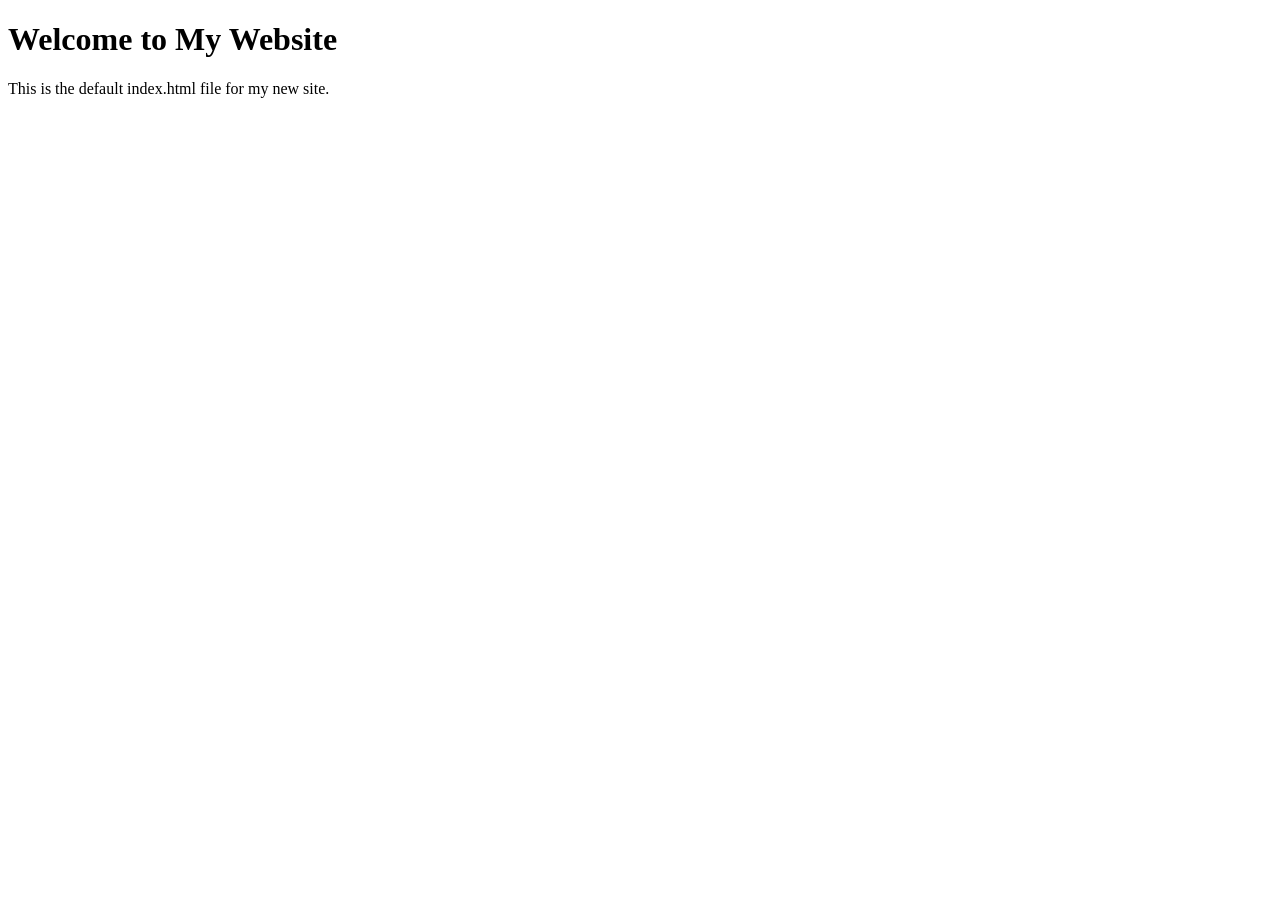
==== index.html @ 6cea0251 "first commit" ====
<!DOCTYPE html>
<html lang="en">
<head>
    <meta charset="UTF-8">
    <meta name="viewport" content="width=device-width, initial-scale=1.0">
    <title>My Website Homepage</title>
</head>
<body>
    <h1>Welcome to My Website</h1>
    <p>This is the default index.html file for my new site.</p>
</body>
</html>
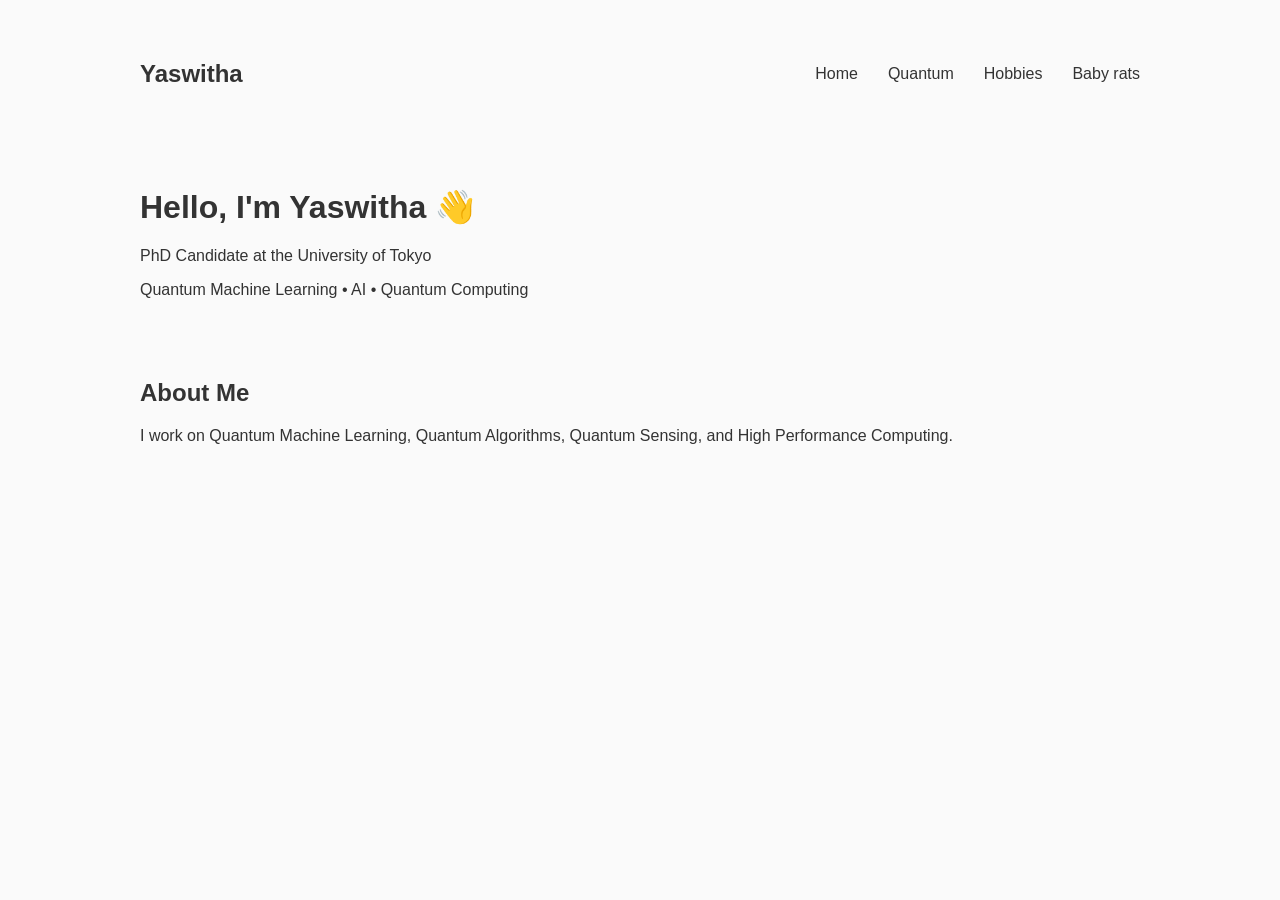
==== commit ebc3051f: "adding tabs" ====
--- a/index.html
+++ b/index.html
@@ -1,12 +1,54 @@
 <!DOCTYPE html>
 <html lang="en">
+
 <head>
     <meta charset="UTF-8">
-    <meta name="viewport" content="width=device-width, initial-scale=1.0">
-    <title>My Website Homepage</title>
+    <title>Yaswitha Gujju</title>
+
+    <link rel="stylesheet" href="style.css">
 </head>
+
 <body>
-    <h1>Welcome to My Website</h1>
-    <p>This is the default index.html file for my new site.</p>
+
+<nav>
+    <h2>Yaswitha</h2>
+
+    <ul>
+        <li><a href="/">Home</a></li>
+        <li><a href="/quantum/">Quantum</a></li>
+        <li><a href="/hobbies/">Hobbies</a></li>
+        <li><a href="/babies/">Baby rats</a></li>
+    </ul>
+
+</nav>
+
+<header>
+
+<h1>Hello, I'm Yaswitha 👋</h1>
+
+<p>
+PhD Candidate at the University of Tokyo
+</p>
+
+<p>
+Quantum Machine Learning • AI • Quantum Computing
+</p>
+
+</header>
+
+<section>
+
+<h2>About Me</h2>
+
+<p>
+
+I work on Quantum Machine Learning, Quantum Algorithms,
+Quantum Sensing, and High Performance Computing.
+
+</p>
+
+</section>
+
 </body>
-</html>
+
+</html>
--- a/style.css
+++ b/style.css
@@ -0,0 +1,45 @@
+body{
+
+    font-family: Arial, sans-serif;
+    max-width:1000px;
+    margin:auto;
+    padding:40px;
+    background:#fafafa;
+    color:#333;
+
+}
+
+nav{
+
+display:flex;
+justify-content:space-between;
+align-items:center;
+
+}
+
+ul{
+
+display:flex;
+gap:30px;
+list-style:none;
+
+}
+
+a{
+
+text-decoration:none;
+color:#333;
+
+}
+
+header{
+
+margin-top:80px;
+
+}
+
+section{
+
+margin-top:80px;
+
+}
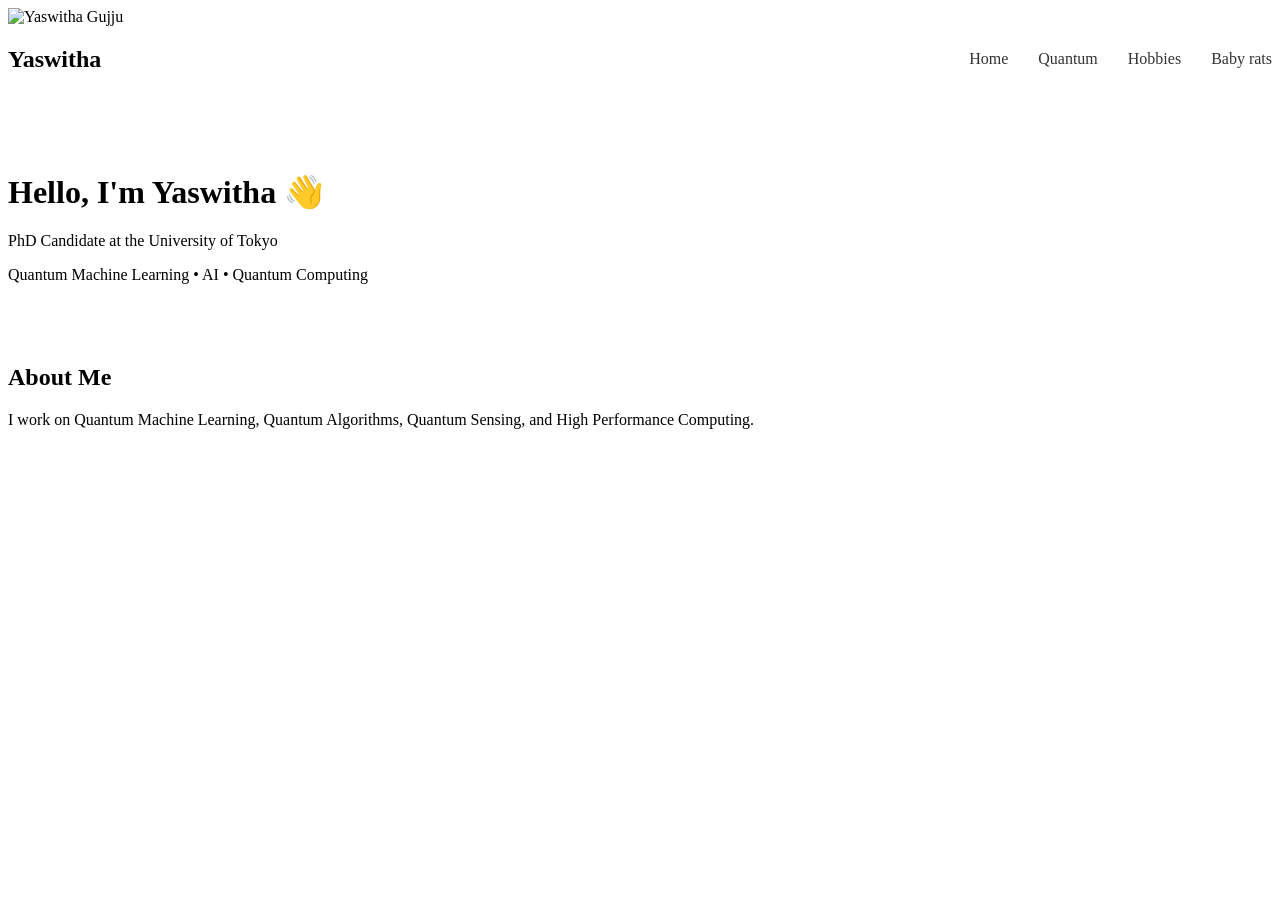
==== commit 2e03ea42: "added bg" ====
--- a/index.html
+++ b/index.html
@@ -1,6 +1,6 @@
 <!DOCTYPE html>
 <html lang="en">
-
+<img src="assets/profile.jpg" alt="Yaswitha Gujju" class="profile-image">
 <head>
     <meta charset="UTF-8">
     <title>Yaswitha Gujju</title>
--- a/style.css
+++ b/style.css
@@ -1,14 +1,20 @@
-body{
+.hero {
+    height: 100vh;
 
-    font-family: Arial, sans-serif;
-    max-width:1000px;
-    margin:auto;
-    padding:40px;
-    background:#fafafa;
-    color:#333;
+    background:
+        linear-gradient(rgba(0,0,0,0.4),
+                        rgba(0,0,0,0.4)),
+        url("assets/background.jpg");
 
+    background-size: cover;
+    background-position: center;
+
+    display: flex;
+    justify-content: center;
+    align-items: center;
+
+    color: white;
 }
-
 nav{
 
 display:flex;
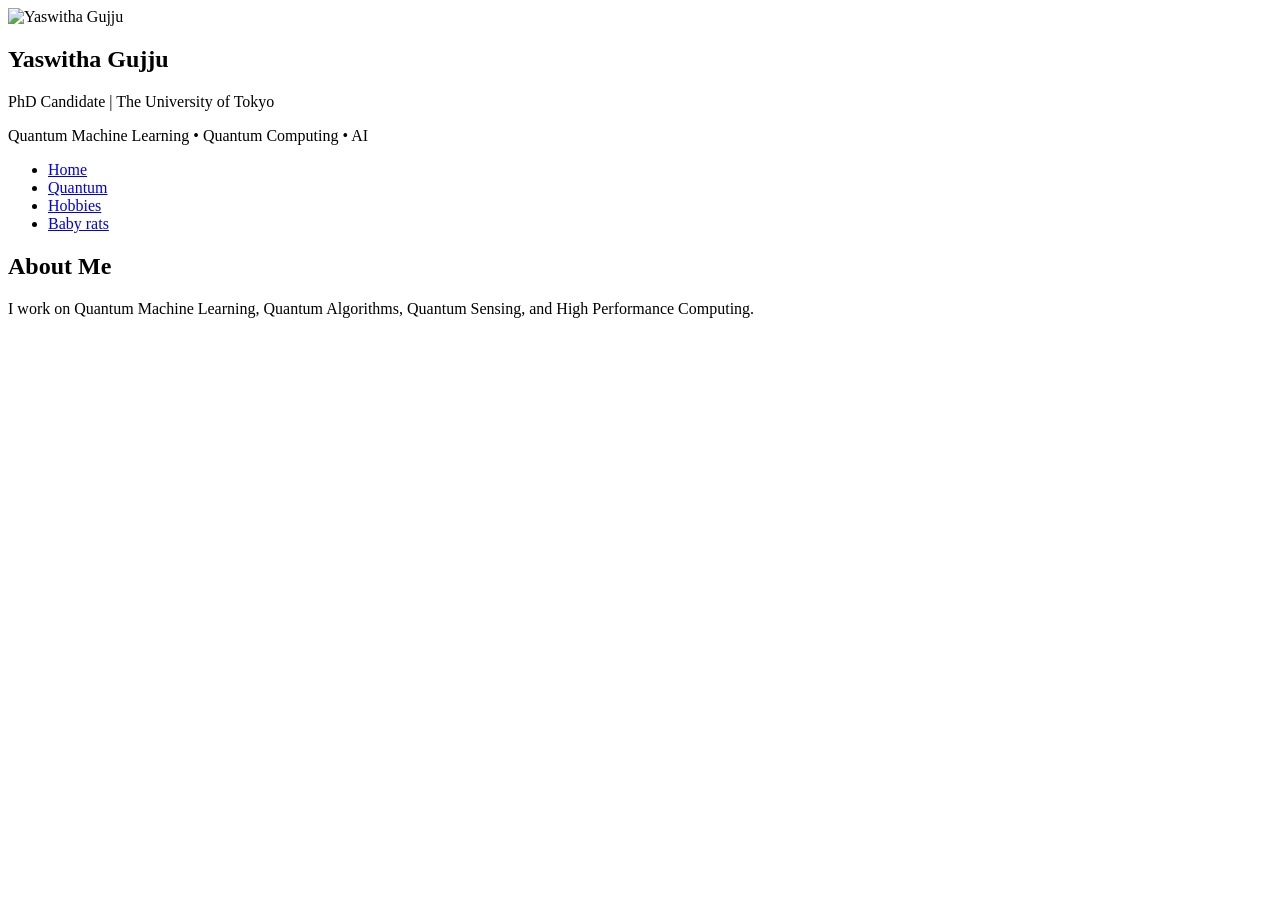
==== commit 07dbe674: "added profile pic" ====
--- a/index.html
+++ b/index.html
@@ -1,18 +1,21 @@
 <!DOCTYPE html>
 <html lang="en">
-<img src="assets/profile.jpg" alt="Yaswitha Gujju" class="profile-image">
-<head>
-    <meta charset="UTF-8">
-    <title>Yaswitha Gujju</title>
+<section class="hero">
+    <div class="hero-content">
+        <img src="assets/profile.jpg" alt="Yaswitha Gujju" class="profile-pic">
 
-    <link rel="stylesheet" href="style.css">
-</head>
+        <h1>Yaswitha Gujju</h1>
+
+        <p>PhD Candidate | The University of Tokyo</p>
+
+        <p>Quantum Machine Learning • Quantum Computing • AI</p>
+    </div>
+</section>
+
 
 <body>
 
 <nav>
-    <h2>Yaswitha</h2>
-
     <ul>
         <li><a href="/">Home</a></li>
         <li><a href="/quantum/">Quantum</a></li>
@@ -23,20 +26,6 @@
 </nav>
 
 <header>
-
-<h1>Hello, I'm Yaswitha 👋</h1>
-
-<p>
-PhD Candidate at the University of Tokyo
-</p>
-
-<p>
-Quantum Machine Learning • AI • Quantum Computing
-</p>
-
-</header>
-
-<section>
 
 <h2>About Me</h2>
 
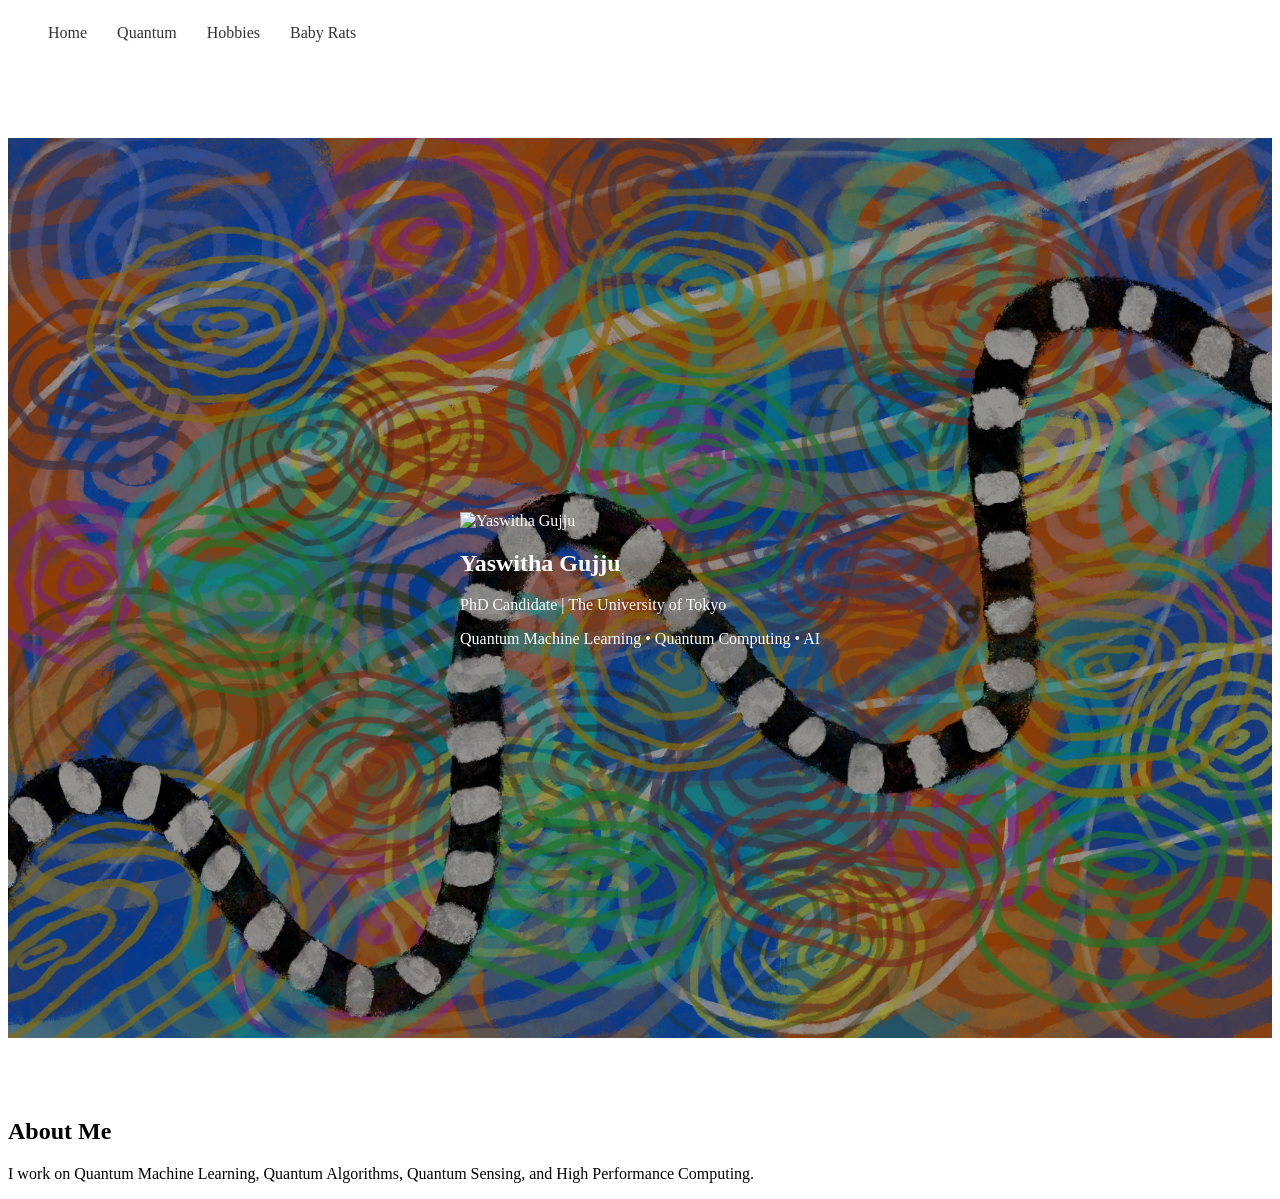
==== commit c7910e56: "image check" ====
--- a/index.html
+++ b/index.html
@@ -1,17 +1,13 @@
 <!DOCTYPE html>
 <html lang="en">
-<section class="hero">
-    <div class="hero-content">
-        <img src="assets/profile.jpg" alt="Yaswitha Gujju" class="profile-pic">
 
-        <h1>Yaswitha Gujju</h1>
+<head>
+    <meta charset="UTF-8">
+    <meta name="viewport" content="width=device-width, initial-scale=1.0">
+    <title>Yaswitha Gujju</title>
 
-        <p>PhD Candidate | The University of Tokyo</p>
-
-        <p>Quantum Machine Learning • Quantum Computing • AI</p>
-    </div>
-</section>
-
+    <link rel="stylesheet" href="style.css">
+</head>
 
 <body>
 
@@ -20,24 +16,30 @@
         <li><a href="/">Home</a></li>
         <li><a href="/quantum/">Quantum</a></li>
         <li><a href="/hobbies/">Hobbies</a></li>
-        <li><a href="/babies/">Baby rats</a></li>
+        <li><a href="/babies/">Baby Rats</a></li>
     </ul>
-
 </nav>
 
-<header>
+<section class="hero">
+    <div class="hero-content">
+        <img src="assets/profile.jpeg" alt="Yaswitha Gujju" class="profile-pic">
 
-<h2>About Me</h2>
-
-<p>
-
-I work on Quantum Machine Learning, Quantum Algorithms,
-Quantum Sensing, and High Performance Computing.
-
-</p>
-
+        <h1>Yaswitha Gujju</h1>
+        <p>PhD Candidate | The University of Tokyo</p>
+        <p>Quantum Machine Learning • Quantum Computing • AI</p>
+    </div>
 </section>
 
+<header>
+    <h2>About Me</h2>
+
+    <p>
+        I work on Quantum Machine Learning,
+        Quantum Algorithms,
+        Quantum Sensing,
+        and High Performance Computing.
+    </p>
+</header>
+
 </body>
-
 </html>
--- a/style.css
+++ b/style.css
@@ -0,0 +1,51 @@
+.hero {
+    height: 100vh;
+
+    background:
+        linear-gradient(rgba(0,0,0,0.4),
+                        rgba(0,0,0,0.4)),
+        url("assets/background.jpg");
+
+    background-size: cover;
+    background-position: center;
+
+    display: flex;
+    justify-content: center;
+    align-items: center;
+
+    color: white;
+}
+nav{
+
+display:flex;
+justify-content:space-between;
+align-items:center;
+
+}
+
+ul{
+
+display:flex;
+gap:30px;
+list-style:none;
+
+}
+
+a{
+
+text-decoration:none;
+color:#333;
+
+}
+
+header{
+
+margin-top:80px;
+
+}
+
+section{
+
+margin-top:80px;
+
+}
